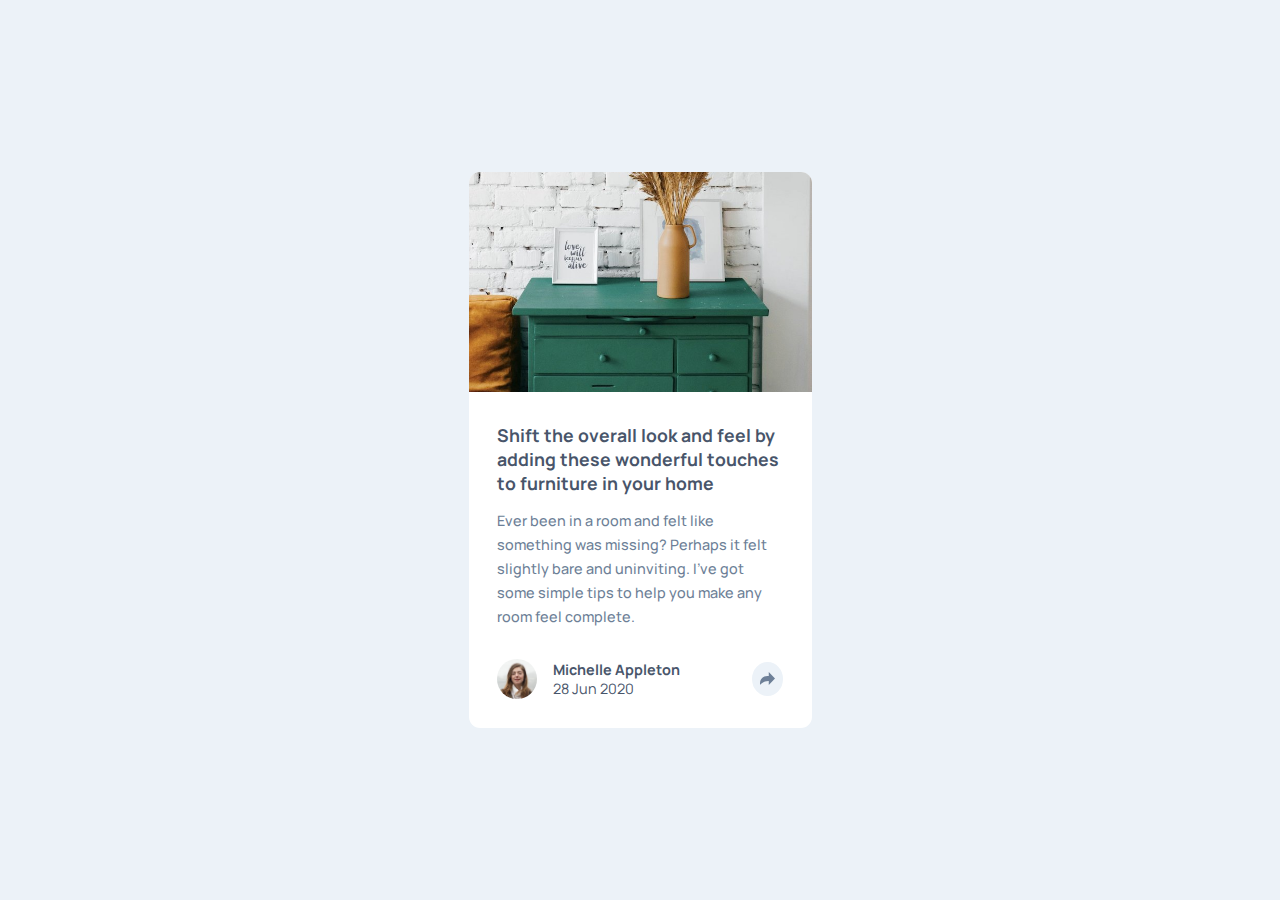
==== index.html @ b3d4573a "Initial commit" ====
<!DOCTYPE html>
<html lang="en">
<head>
  <meta charset="UTF-8">
  <meta name="viewport" content="width=device-width, initial-scale=1.0"> <!-- displays site properly based on user's device -->

  <link rel="icon" type="image/png" sizes="32x32" href="./images/favicon-32x32.png">
  
  <title>Frontend Mentor | Article preview component</title>

  <link rel="stylesheet" href="./assets/styles/css/main.css">
  <!-- Feel free to remove these styles or customise in your own stylesheet 👍 -->
  <!-- <style>
    .attribution { font-size: 11px; text-align: center; }
    .attribution a { color: hsl(228, 45%, 44%); }
  </style> -->
</head>
<body>
  <main class="container">
    <div class="card">
      <img class="card__img" src="./assets/images/drawers.jpg" alt="">
      <section class="card__content">
        <h1 class="card__title">
          Shift the overall look and feel by adding these wonderful 
          touches to furniture in your home
        </h1>
        <p class="card__text">
          Ever been in a room and felt like something was missing? Perhaps 
          it felt slightly bare and uninviting. I’ve got some simple tips 
          to help you make any room feel complete.
        </p>
      </section>
      <div class="toggle">
        <div class="user">
          <img class="user__img" src="./assets/images/avatar-michelle.jpg" alt="">
          <p class="user__info">
            <span class="user__name">Michelle Appleton</span><br>
            28 Jun 2020
          </p>
        </div>
        <div class="contact">
          Share
          <img src="./assets/images/icon-facebook.svg" alt="">
          <img src="./assets/images/icon-twitter.svg" alt="">
          <img src="./assets/images/icon-pinterest.svg" alt="">
        </div>
        <button id="btn" class="toggle__btn">
          <img src="./assets/images/icon-share-dark.svg" alt="">
        </button>
      </div>
    </div>
  </main>
  <script src="./assets/scripts/main.js"></script>
  
  <!-- <div class="attribution">
    Challenge by <a href="https://www.frontendmentor.io?ref=challenge" target="_blank">Frontend Mentor</a>. 
    Coded by <a href="#">Your Name Here</a>.
  </div> -->
</body>
</html>
---- assets/styles/css/main.css ----
@import url("https://fonts.googleapis.com/css2?family=Manrope:wght@500;700&display=swap"); /*! normalize.css v8.0.1 | MIT License | github.com/necolas/normalize.css */
/* Document
   ========================================================================== */
/**
 * 1. Correct the line height in all browsers.
 * 2. Prevent adjustments of font size after orientation changes in iOS.
 */
html {
  line-height: 1.15; /* 1 */
  -webkit-text-size-adjust: 100%; /* 2 */
}

/* Sections
   ========================================================================== */
/**
 * Remove the margin in all browsers.
 */
body {
  margin: 0;
}

/**
 * Render the `main` element consistently in IE.
 */
main {
  display: block;
}

/**
 * Correct the font size and margin on `h1` elements within `section` and
 * `article` contexts in Chrome, Firefox, and Safari.
 */
h1 {
  font-size: 2em;
  margin: 0.67em 0;
}

/* Grouping content
   ========================================================================== */
/**
 * 1. Add the correct box sizing in Firefox.
 * 2. Show the overflow in Edge and IE.
 */
hr {
  box-sizing: content-box; /* 1 */
  height: 0; /* 1 */
  overflow: visible; /* 2 */
}

/**
 * 1. Correct the inheritance and scaling of font size in all browsers.
 * 2. Correct the odd `em` font sizing in all browsers.
 */
pre {
  font-family: monospace, monospace; /* 1 */
  font-size: 1em; /* 2 */
}

/* Text-level semantics
   ========================================================================== */
/**
 * Remove the gray background on active links in IE 10.
 */
a {
  background-color: transparent;
}

/**
 * 1. Remove the bottom border in Chrome 57-
 * 2. Add the correct text decoration in Chrome, Edge, IE, Opera, and Safari.
 */
abbr[title] {
  border-bottom: none; /* 1 */
  text-decoration: underline; /* 2 */
  text-decoration: underline dotted; /* 2 */
}

/**
 * Add the correct font weight in Chrome, Edge, and Safari.
 */
b,
strong {
  font-weight: bolder;
}

/**
 * 1. Correct the inheritance and scaling of font size in all browsers.
 * 2. Correct the odd `em` font sizing in all browsers.
 */
code,
kbd,
samp {
  font-family: monospace, monospace; /* 1 */
  font-size: 1em; /* 2 */
}

/**
 * Add the correct font size in all browsers.
 */
small {
  font-size: 80%;
}

/**
 * Prevent `sub` and `sup` elements from affecting the line height in
 * all browsers.
 */
sub,
sup {
  font-size: 75%;
  line-height: 0;
  position: relative;
  vertical-align: baseline;
}

sub {
  bottom: -0.25em;
}

sup {
  top: -0.5em;
}

/* Embedded content
   ========================================================================== */
/**
 * Remove the border on images inside links in IE 10.
 */
img {
  border-style: none;
}

/* Forms
   ========================================================================== */
/**
 * 1. Change the font styles in all browsers.
 * 2. Remove the margin in Firefox and Safari.
 */
button,
input,
optgroup,
select,
textarea {
  font-family: inherit; /* 1 */
  font-size: 100%; /* 1 */
  line-height: 1.15; /* 1 */
  margin: 0; /* 2 */
}

/**
 * Show the overflow in IE.
 * 1. Show the overflow in Edge.
 */
button,
input { /* 1 */
  overflow: visible;
}

/**
 * Remove the inheritance of text transform in Edge, Firefox, and IE.
 * 1. Remove the inheritance of text transform in Firefox.
 */
button,
select { /* 1 */
  text-transform: none;
}

/**
 * Correct the inability to style clickable types in iOS and Safari.
 */
button,
[type=button],
[type=reset],
[type=submit] {
  -webkit-appearance: button;
}

/**
 * Remove the inner border and padding in Firefox.
 */
button::-moz-focus-inner,
[type=button]::-moz-focus-inner,
[type=reset]::-moz-focus-inner,
[type=submit]::-moz-focus-inner {
  border-style: none;
  padding: 0;
}

/**
 * Restore the focus styles unset by the previous rule.
 */
button:-moz-focusring,
[type=button]:-moz-focusring,
[type=reset]:-moz-focusring,
[type=submit]:-moz-focusring {
  outline: 1px dotted ButtonText;
}

/**
 * Correct the padding in Firefox.
 */
fieldset {
  padding: 0.35em 0.75em 0.625em;
}

/**
 * 1. Correct the text wrapping in Edge and IE.
 * 2. Correct the color inheritance from `fieldset` elements in IE.
 * 3. Remove the padding so developers are not caught out when they zero out
 *    `fieldset` elements in all browsers.
 */
legend {
  box-sizing: border-box; /* 1 */
  color: inherit; /* 2 */
  display: table; /* 1 */
  max-width: 100%; /* 1 */
  padding: 0; /* 3 */
  white-space: normal; /* 1 */
}

/**
 * Add the correct vertical alignment in Chrome, Firefox, and Opera.
 */
progress {
  vertical-align: baseline;
}

/**
 * Remove the default vertical scrollbar in IE 10+.
 */
textarea {
  overflow: auto;
}

/**
 * 1. Add the correct box sizing in IE 10.
 * 2. Remove the padding in IE 10.
 */
[type=checkbox],
[type=radio] {
  box-sizing: border-box; /* 1 */
  padding: 0; /* 2 */
}

/**
 * Correct the cursor style of increment and decrement buttons in Chrome.
 */
[type=number]::-webkit-inner-spin-button,
[type=number]::-webkit-outer-spin-button {
  height: auto;
}

/**
 * 1. Correct the odd appearance in Chrome and Safari.
 * 2. Correct the outline style in Safari.
 */
[type=search] {
  -webkit-appearance: textfield; /* 1 */
  outline-offset: -2px; /* 2 */
}

/**
 * Remove the inner padding in Chrome and Safari on macOS.
 */
[type=search]::-webkit-search-decoration {
  -webkit-appearance: none;
}

/**
 * 1. Correct the inability to style clickable types in iOS and Safari.
 * 2. Change font properties to `inherit` in Safari.
 */
::-webkit-file-upload-button {
  -webkit-appearance: button; /* 1 */
  font: inherit; /* 2 */
}

/* Interactive
   ========================================================================== */
/*
 * Add the correct display in Edge, IE 10+, and Firefox.
 */
details {
  display: block;
}

/*
 * Add the correct display in all browsers.
 */
summary {
  display: list-item;
}

/* Misc
   ========================================================================== */
/**
 * Add the correct display in IE 10+.
 */
template {
  display: none;
}

/**
 * Add the correct display in IE 10.
 */
[hidden] {
  display: none;
}

body {
  font-family: "Manrope", sans-serif;
}

:root {
  --very-dark-grayish-blue: hsl(217, 19%, 35%);
  --desaturated-dark-blue: hsl(214, 17%, 51%);
  --grayish-blue: hsl(212, 23%, 69%);
  --light-grayish-blue: hsl(210, 46%, 95%);
  --white: white;
  --font-size: 13px;
  --border-radius: .7rem;
}

.container {
  min-height: 100vh;
  display: grid;
  place-content: center;
  padding: 0 1rem;
  background-color: var(--light-grayish-blue);
}

.card {
  background-color: var(--white);
  border-radius: var(--border-radius);
  max-width: 343px;
}
.card__img {
  width: 100%;
  border-top-left-radius: var(--border-radius);
  border-top-right-radius: var(--border-radius);
  object-fit: cover;
  height: 220px;
}
.card__content {
  padding: 1rem 1.8rem;
}
.card__title {
  color: var(--very-dark-grayish-blue);
  font-size: 1.1rem;
  line-height: 1.5rem;
  font-weight: 700;
}
.card__text {
  font-size: 0.9rem;
  color: var(--desaturated-dark-blue);
  line-height: 1.5rem;
  font-weight: 500;
  margin-bottom: 0;
}

.toggle {
  display: flex;
  align-items: center;
  border-bottom-left-radius: var(--border-radius);
  border-bottom-right-radius: var(--border-radius);
  padding: 1rem 1.8rem;
  padding-top: 0;
}
.toggle--dark {
  background-color: var(--very-dark-grayish-blue);
  padding-top: 1rem;
}
.toggle__btn {
  border: none;
  border-radius: 100%;
  padding: 0.5rem;
  margin-left: auto;
  background-color: var(--light-grayish-blue);
}
.toggle__btn--clicked {
  background-color: var(--desaturated-dark-blue);
}

.user {
  display: flex;
  align-items: center;
  border-bottom-left-radius: var(--border-radius);
  border-bottom-right-radius: var(--border-radius);
}
.user__img {
  width: 2.5rem;
  height: 2.5rem;
  border-radius: 100%;
  margin-right: 1rem;
}
.user__info {
  font-size: 0.9rem;
  color: var(--very-dark-grayish-blue);
  line-height: 1.2rem;
}
.user__name {
  font-weight: 700;
}

.contact {
  text-transform: uppercase;
  color: var(--grayish-blue);
  letter-spacing: 0.4rem;
  font-size: 0.8rem;
  display: none;
  align-items: center;
  gap: 1.1rem;
  background-color: var(--very-dark-grayish-blue);
  border-bottom-left-radius: var(--border-radius);
  border-bottom-right-radius: var(--border-radius);
}

/*# sourceMappingURL=main.css.map */
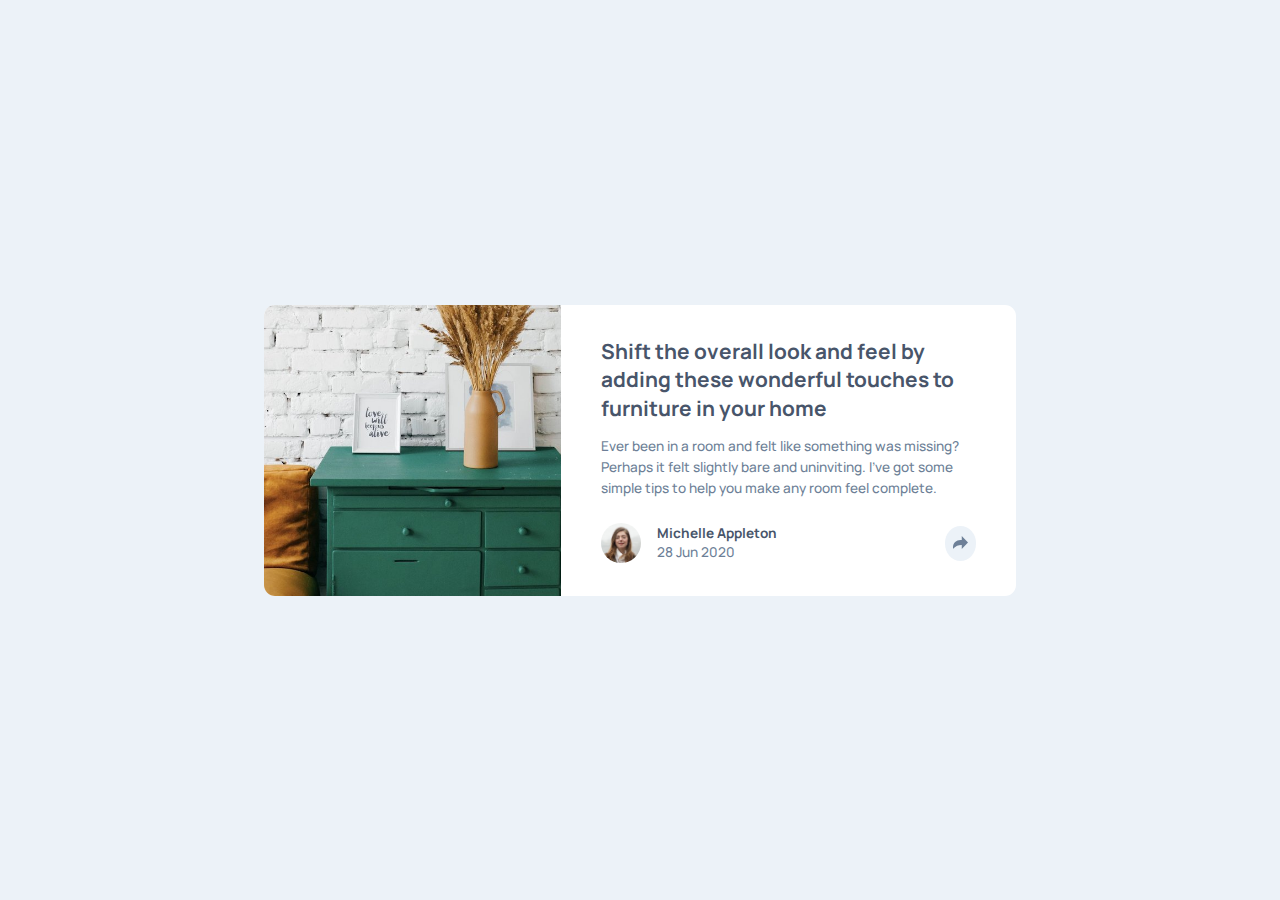
==== commit 72165caf: "Implement desktop version" ====
--- a/index.html
+++ b/index.html
@@ -9,11 +9,7 @@
   <title>Frontend Mentor | Article preview component</title>
 
   <link rel="stylesheet" href="./assets/styles/css/main.css">
-  <!-- Feel free to remove these styles or customise in your own stylesheet 👍 -->
-  <!-- <style>
-    .attribution { font-size: 11px; text-align: center; }
-    .attribution a { color: hsl(228, 45%, 44%); }
-  </style> -->
+  
 </head>
 <body>
   <main class="container">
--- a/assets/styles/css/main.css
+++ b/assets/styles/css/main.css
@@ -339,23 +339,61 @@
   border-top-left-radius: var(--border-radius);
   border-top-right-radius: var(--border-radius);
   object-fit: cover;
-  height: 220px;
+  object-position: left -1rem;
+  height: 215px;
 }
 .card__content {
-  padding: 1rem 1.8rem;
+  padding: 1rem 1.9rem;
 }
 .card__title {
   color: var(--very-dark-grayish-blue);
   font-size: 1.1rem;
-  line-height: 1.5rem;
+  line-height: 1.7rem;
   font-weight: 700;
+  width: 100%;
 }
 .card__text {
-  font-size: 0.9rem;
+  font-size: 0.89rem;
   color: var(--desaturated-dark-blue);
   line-height: 1.5rem;
   font-weight: 500;
   margin-bottom: 0;
+  width: 100%;
+}
+@media screen and (min-width: 769px) {
+  .card {
+    max-width: unset;
+    display: grid;
+    grid-template-columns: auto auto;
+    grid-template-rows: auto auto;
+  }
+  .card__img {
+    grid-column: 1/span 1;
+    grid-row: 1/span 2;
+    border-top-right-radius: 0;
+    height: 291px;
+    object-fit: cover;
+    object-position: left top;
+    width: 100%;
+    max-width: 297px;
+    border-bottom-left-radius: var(--border-radius);
+  }
+  .card__content {
+    grid-column: 2/span 1;
+    grid-row: 1/span 1;
+    max-width: 375px;
+    padding: 2rem 2.5rem;
+    padding-bottom: 0;
+  }
+  .card__title {
+    font-size: 1.3rem;
+    margin: 0;
+    line-height: 1.8rem;
+  }
+  .card__text {
+    font-size: 0.85rem;
+    line-height: 1.3rem;
+  }
 }
 
 .toggle {
@@ -364,11 +402,12 @@
   border-bottom-left-radius: var(--border-radius);
   border-bottom-right-radius: var(--border-radius);
   padding: 1rem 1.8rem;
-  padding-top: 0;
+  padding-bottom: 1.4rem;
+  position: relative;
 }
 .toggle--dark {
   background-color: var(--very-dark-grayish-blue);
-  padding-top: 1rem;
+  padding-bottom: 1rem;
 }
 .toggle__btn {
   border: none;
@@ -380,6 +419,17 @@
 .toggle__btn--clicked {
   background-color: var(--desaturated-dark-blue);
 }
+@media screen and (min-width: 769px) {
+  .toggle {
+    grid-column: 2/span 1;
+    grid-row: 2/span 1;
+    padding: 2rem 2.5rem;
+    padding-top: 1.5rem;
+  }
+  .toggle--dark {
+    background-color: unset;
+  }
+}
 
 .user {
   display: flex;
@@ -387,6 +437,9 @@
   border-bottom-left-radius: var(--border-radius);
   border-bottom-right-radius: var(--border-radius);
 }
+.user--clicked {
+  display: none;
+}
 .user__img {
   width: 2.5rem;
   height: 2.5rem;
@@ -394,12 +447,23 @@
   margin-right: 1rem;
 }
 .user__info {
-  font-size: 0.9rem;
+  font-size: 0.89rem;
+  color: var(--desaturated-dark-blue);
+  line-height: 1.2rem;
+  font-weight: 500;
+  margin: 0;
+}
+.user__name {
   color: var(--very-dark-grayish-blue);
-  line-height: 1.2rem;
-}
-.user__name {
   font-weight: 700;
+}
+@media screen and (min-width: 769px) {
+  .user__info {
+    font-size: 0.85rem;
+  }
+  .user--clicked {
+    display: flex;
+  }
 }
 
 .contact {
@@ -414,5 +478,34 @@
   border-bottom-left-radius: var(--border-radius);
   border-bottom-right-radius: var(--border-radius);
 }
+.contact--clicked {
+  display: flex;
+}
+@media screen and (min-width: 769px) {
+  .contact--clicked {
+    display: flex;
+    min-width: 255px;
+    height: 55px;
+    gap: 1rem;
+    position: absolute;
+    right: -4.6rem;
+    top: -3.6rem;
+    justify-content: center;
+    border-radius: var(--border-radius);
+  }
+  .contact::before {
+    content: "";
+    width: 0px;
+    height: 0px;
+    position: absolute;
+    border-top: 0.8rem solid var(--very-dark-grayish-blue);
+    border-left: 0.8rem solid transparent;
+    border-right: 0.8rem solid transparent;
+    border-bottom: 0 solid transparent;
+    left: 50%;
+    transform: translateX(-50%);
+    bottom: -0.8rem;
+  }
+}
 
 /*# sourceMappingURL=main.css.map */
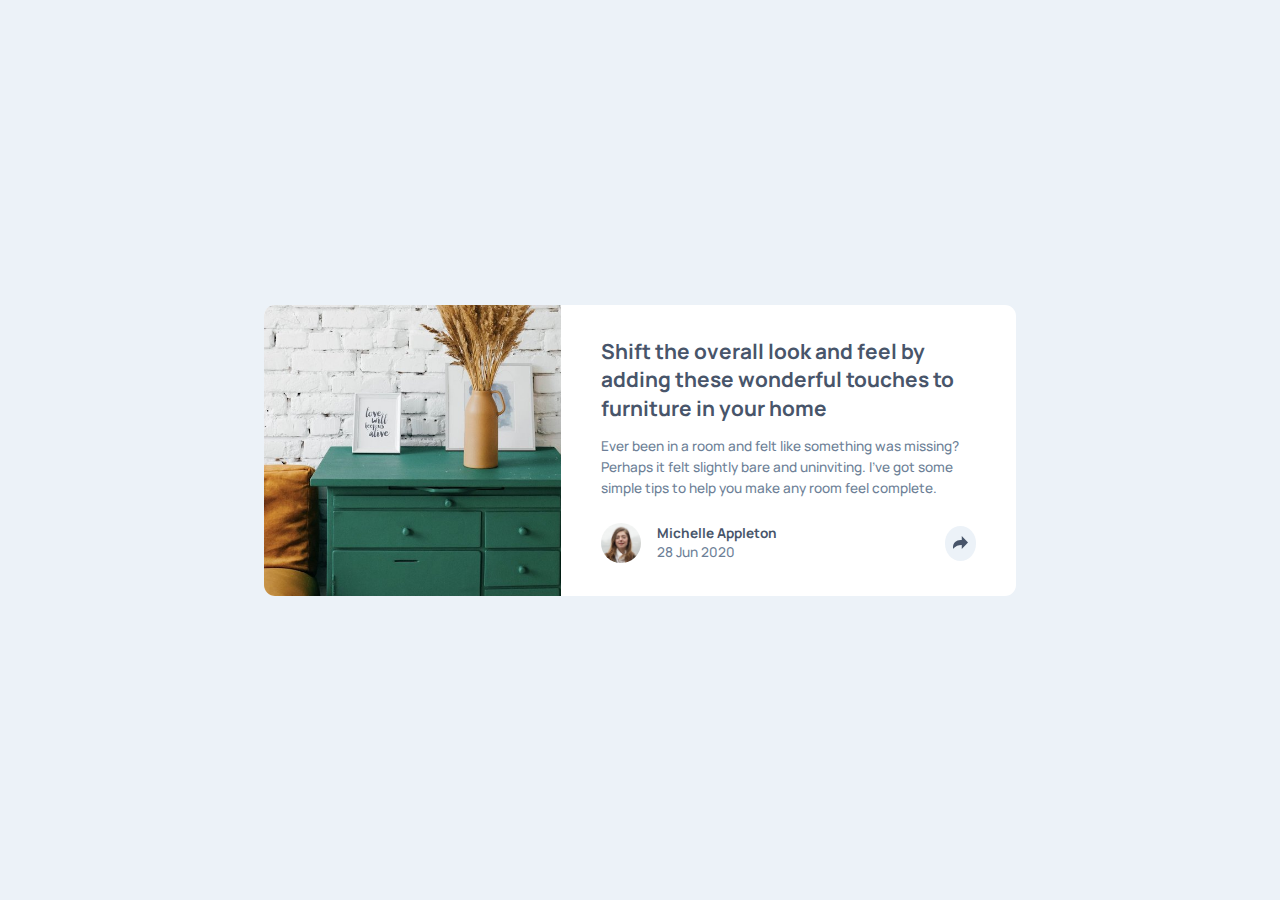
==== commit 5347e83b: "Fix accesibility errors. Change img for svg tag, simplify change color button." ====
--- a/index.html
+++ b/index.html
@@ -1,28 +1,28 @@
 <!DOCTYPE html>
 <html lang="en">
+
 <head>
   <meta charset="UTF-8">
-  <meta name="viewport" content="width=device-width, initial-scale=1.0"> <!-- displays site properly based on user's device -->
+  <meta name="viewport" content="width=device-width, initial-scale=1.0">
 
   <link rel="icon" type="image/png" sizes="32x32" href="./images/favicon-32x32.png">
-  
   <title>Frontend Mentor | Article preview component</title>
 
   <link rel="stylesheet" href="./assets/styles/css/main.css">
-  
 </head>
+
 <body>
   <main class="container">
     <div class="card">
       <img class="card__img" src="./assets/images/drawers.jpg" alt="">
       <section class="card__content">
         <h1 class="card__title">
-          Shift the overall look and feel by adding these wonderful 
+          Shift the overall look and feel by adding these wonderful
           touches to furniture in your home
         </h1>
         <p class="card__text">
-          Ever been in a room and felt like something was missing? Perhaps 
-          it felt slightly bare and uninviting. I’ve got some simple tips 
+          Ever been in a room and felt like something was missing? Perhaps
+          it felt slightly bare and uninviting. I’ve got some simple tips
           to help you make any room feel complete.
         </p>
       </section>
@@ -40,17 +40,13 @@
           <img src="./assets/images/icon-twitter.svg" alt="">
           <img src="./assets/images/icon-pinterest.svg" alt="">
         </div>
-        <button id="btn" class="toggle__btn">
-          <img src="./assets/images/icon-share-dark.svg" alt="">
+        <button id="btn" class="toggle__btn" aria-label="Contact">
+          <svg xmlns="http://www.w3.org/2000/svg" width="15" height="13"><path fill="currentColor" d="M15 6.495L8.766.014V3.88H7.441C3.33 3.88 0 7.039 0 10.936v2.049l.589-.612C2.59 10.294 5.422 9.11 8.39 9.11h.375v3.867L15 6.495z"/></svg>
         </button>
       </div>
     </div>
   </main>
   <script src="./assets/scripts/main.js"></script>
-  
-  <!-- <div class="attribution">
-    Challenge by <a href="https://www.frontendmentor.io?ref=challenge" target="_blank">Frontend Mentor</a>. 
-    Coded by <a href="#">Your Name Here</a>.
-  </div> -->
 </body>
+
 </html>--- a/assets/styles/css/main.css
+++ b/assets/styles/css/main.css
@@ -11,36 +11,36 @@
 }
 
 /* Sections
-   ========================================================================== */
-/**
- * Remove the margin in all browsers.
- */
+     ========================================================================== */
+/**
+   * Remove the margin in all browsers.
+   */
 body {
   margin: 0;
 }
 
 /**
- * Render the `main` element consistently in IE.
- */
+   * Render the `main` element consistently in IE.
+   */
 main {
   display: block;
 }
 
 /**
- * Correct the font size and margin on `h1` elements within `section` and
- * `article` contexts in Chrome, Firefox, and Safari.
- */
+   * Correct the font size and margin on `h1` elements within `section` and
+   * `article` contexts in Chrome, Firefox, and Safari.
+   */
 h1 {
   font-size: 2em;
   margin: 0.67em 0;
 }
 
 /* Grouping content
-   ========================================================================== */
-/**
- * 1. Add the correct box sizing in Firefox.
- * 2. Show the overflow in Edge and IE.
- */
+     ========================================================================== */
+/**
+   * 1. Add the correct box sizing in Firefox.
+   * 2. Show the overflow in Edge and IE.
+   */
 hr {
   box-sizing: content-box; /* 1 */
   height: 0; /* 1 */
@@ -48,27 +48,27 @@
 }
 
 /**
- * 1. Correct the inheritance and scaling of font size in all browsers.
- * 2. Correct the odd `em` font sizing in all browsers.
- */
+   * 1. Correct the inheritance and scaling of font size in all browsers.
+   * 2. Correct the odd `em` font sizing in all browsers.
+   */
 pre {
   font-family: monospace, monospace; /* 1 */
   font-size: 1em; /* 2 */
 }
 
 /* Text-level semantics
-   ========================================================================== */
-/**
- * Remove the gray background on active links in IE 10.
- */
+     ========================================================================== */
+/**
+   * Remove the gray background on active links in IE 10.
+   */
 a {
   background-color: transparent;
 }
 
 /**
- * 1. Remove the bottom border in Chrome 57-
- * 2. Add the correct text decoration in Chrome, Edge, IE, Opera, and Safari.
- */
+   * 1. Remove the bottom border in Chrome 57-
+   * 2. Add the correct text decoration in Chrome, Edge, IE, Opera, and Safari.
+   */
 abbr[title] {
   border-bottom: none; /* 1 */
   text-decoration: underline; /* 2 */
@@ -76,17 +76,17 @@
 }
 
 /**
- * Add the correct font weight in Chrome, Edge, and Safari.
- */
+   * Add the correct font weight in Chrome, Edge, and Safari.
+   */
 b,
 strong {
   font-weight: bolder;
 }
 
 /**
- * 1. Correct the inheritance and scaling of font size in all browsers.
- * 2. Correct the odd `em` font sizing in all browsers.
- */
+   * 1. Correct the inheritance and scaling of font size in all browsers.
+   * 2. Correct the odd `em` font sizing in all browsers.
+   */
 code,
 kbd,
 samp {
@@ -95,16 +95,16 @@
 }
 
 /**
- * Add the correct font size in all browsers.
- */
+   * Add the correct font size in all browsers.
+   */
 small {
   font-size: 80%;
 }
 
 /**
- * Prevent `sub` and `sup` elements from affecting the line height in
- * all browsers.
- */
+   * Prevent `sub` and `sup` elements from affecting the line height in
+   * all browsers.
+   */
 sub,
 sup {
   font-size: 75%;
@@ -122,20 +122,20 @@
 }
 
 /* Embedded content
-   ========================================================================== */
-/**
- * Remove the border on images inside links in IE 10.
- */
+     ========================================================================== */
+/**
+   * Remove the border on images inside links in IE 10.
+   */
 img {
   border-style: none;
 }
 
 /* Forms
-   ========================================================================== */
-/**
- * 1. Change the font styles in all browsers.
- * 2. Remove the margin in Firefox and Safari.
- */
+     ========================================================================== */
+/**
+   * 1. Change the font styles in all browsers.
+   * 2. Remove the margin in Firefox and Safari.
+   */
 button,
 input,
 optgroup,
@@ -148,26 +148,28 @@
 }
 
 /**
- * Show the overflow in IE.
- * 1. Show the overflow in Edge.
- */
+   * Show the overflow in IE.
+   * 1. Show the overflow in Edge.
+   */
 button,
-input { /* 1 */
+input {
+  /* 1 */
   overflow: visible;
 }
 
 /**
- * Remove the inheritance of text transform in Edge, Firefox, and IE.
- * 1. Remove the inheritance of text transform in Firefox.
- */
+   * Remove the inheritance of text transform in Edge, Firefox, and IE.
+   * 1. Remove the inheritance of text transform in Firefox.
+   */
 button,
-select { /* 1 */
+select {
+  /* 1 */
   text-transform: none;
 }
 
 /**
- * Correct the inability to style clickable types in iOS and Safari.
- */
+   * Correct the inability to style clickable types in iOS and Safari.
+   */
 button,
 [type=button],
 [type=reset],
@@ -176,8 +178,8 @@
 }
 
 /**
- * Remove the inner border and padding in Firefox.
- */
+   * Remove the inner border and padding in Firefox.
+   */
 button::-moz-focus-inner,
 [type=button]::-moz-focus-inner,
 [type=reset]::-moz-focus-inner,
@@ -187,8 +189,8 @@
 }
 
 /**
- * Restore the focus styles unset by the previous rule.
- */
+   * Restore the focus styles unset by the previous rule.
+   */
 button:-moz-focusring,
 [type=button]:-moz-focusring,
 [type=reset]:-moz-focusring,
@@ -197,18 +199,18 @@
 }
 
 /**
- * Correct the padding in Firefox.
- */
+   * Correct the padding in Firefox.
+   */
 fieldset {
   padding: 0.35em 0.75em 0.625em;
 }
 
 /**
- * 1. Correct the text wrapping in Edge and IE.
- * 2. Correct the color inheritance from `fieldset` elements in IE.
- * 3. Remove the padding so developers are not caught out when they zero out
- *    `fieldset` elements in all browsers.
- */
+   * 1. Correct the text wrapping in Edge and IE.
+   * 2. Correct the color inheritance from `fieldset` elements in IE.
+   * 3. Remove the padding so developers are not caught out when they zero out
+   *    `fieldset` elements in all browsers.
+   */
 legend {
   box-sizing: border-box; /* 1 */
   color: inherit; /* 2 */
@@ -219,23 +221,23 @@
 }
 
 /**
- * Add the correct vertical alignment in Chrome, Firefox, and Opera.
- */
+   * Add the correct vertical alignment in Chrome, Firefox, and Opera.
+   */
 progress {
   vertical-align: baseline;
 }
 
 /**
- * Remove the default vertical scrollbar in IE 10+.
- */
+   * Remove the default vertical scrollbar in IE 10+.
+   */
 textarea {
   overflow: auto;
 }
 
 /**
- * 1. Add the correct box sizing in IE 10.
- * 2. Remove the padding in IE 10.
- */
+   * 1. Add the correct box sizing in IE 10.
+   * 2. Remove the padding in IE 10.
+   */
 [type=checkbox],
 [type=radio] {
   box-sizing: border-box; /* 1 */
@@ -243,66 +245,66 @@
 }
 
 /**
- * Correct the cursor style of increment and decrement buttons in Chrome.
- */
+   * Correct the cursor style of increment and decrement buttons in Chrome.
+   */
 [type=number]::-webkit-inner-spin-button,
 [type=number]::-webkit-outer-spin-button {
   height: auto;
 }
 
 /**
- * 1. Correct the odd appearance in Chrome and Safari.
- * 2. Correct the outline style in Safari.
- */
+   * 1. Correct the odd appearance in Chrome and Safari.
+   * 2. Correct the outline style in Safari.
+   */
 [type=search] {
   -webkit-appearance: textfield; /* 1 */
   outline-offset: -2px; /* 2 */
 }
 
 /**
- * Remove the inner padding in Chrome and Safari on macOS.
- */
+   * Remove the inner padding in Chrome and Safari on macOS.
+   */
 [type=search]::-webkit-search-decoration {
   -webkit-appearance: none;
 }
 
 /**
- * 1. Correct the inability to style clickable types in iOS and Safari.
- * 2. Change font properties to `inherit` in Safari.
- */
+   * 1. Correct the inability to style clickable types in iOS and Safari.
+   * 2. Change font properties to `inherit` in Safari.
+   */
 ::-webkit-file-upload-button {
   -webkit-appearance: button; /* 1 */
   font: inherit; /* 2 */
 }
 
 /* Interactive
-   ========================================================================== */
+     ========================================================================== */
 /*
- * Add the correct display in Edge, IE 10+, and Firefox.
- */
+   * Add the correct display in Edge, IE 10+, and Firefox.
+   */
 details {
   display: block;
 }
 
 /*
- * Add the correct display in all browsers.
- */
+   * Add the correct display in all browsers.
+   */
 summary {
   display: list-item;
 }
 
 /* Misc
-   ========================================================================== */
-/**
- * Add the correct display in IE 10+.
- */
+     ========================================================================== */
+/**
+   * Add the correct display in IE 10+.
+   */
 template {
   display: none;
 }
 
 /**
- * Add the correct display in IE 10.
- */
+   * Add the correct display in IE 10.
+   */
 [hidden] {
   display: none;
 }
@@ -318,7 +320,7 @@
   --light-grayish-blue: hsl(210, 46%, 95%);
   --white: white;
   --font-size: 13px;
-  --border-radius: .7rem;
+  --border-radius: 0.7rem;
 }
 
 .container {
@@ -415,9 +417,11 @@
   padding: 0.5rem;
   margin-left: auto;
   background-color: var(--light-grayish-blue);
+  color: var(--very-dark-grayish-blue);
 }
 .toggle__btn--clicked {
   background-color: var(--desaturated-dark-blue);
+  color: var(--light-grayish-blue);
 }
 @media screen and (min-width: 769px) {
   .toggle {
